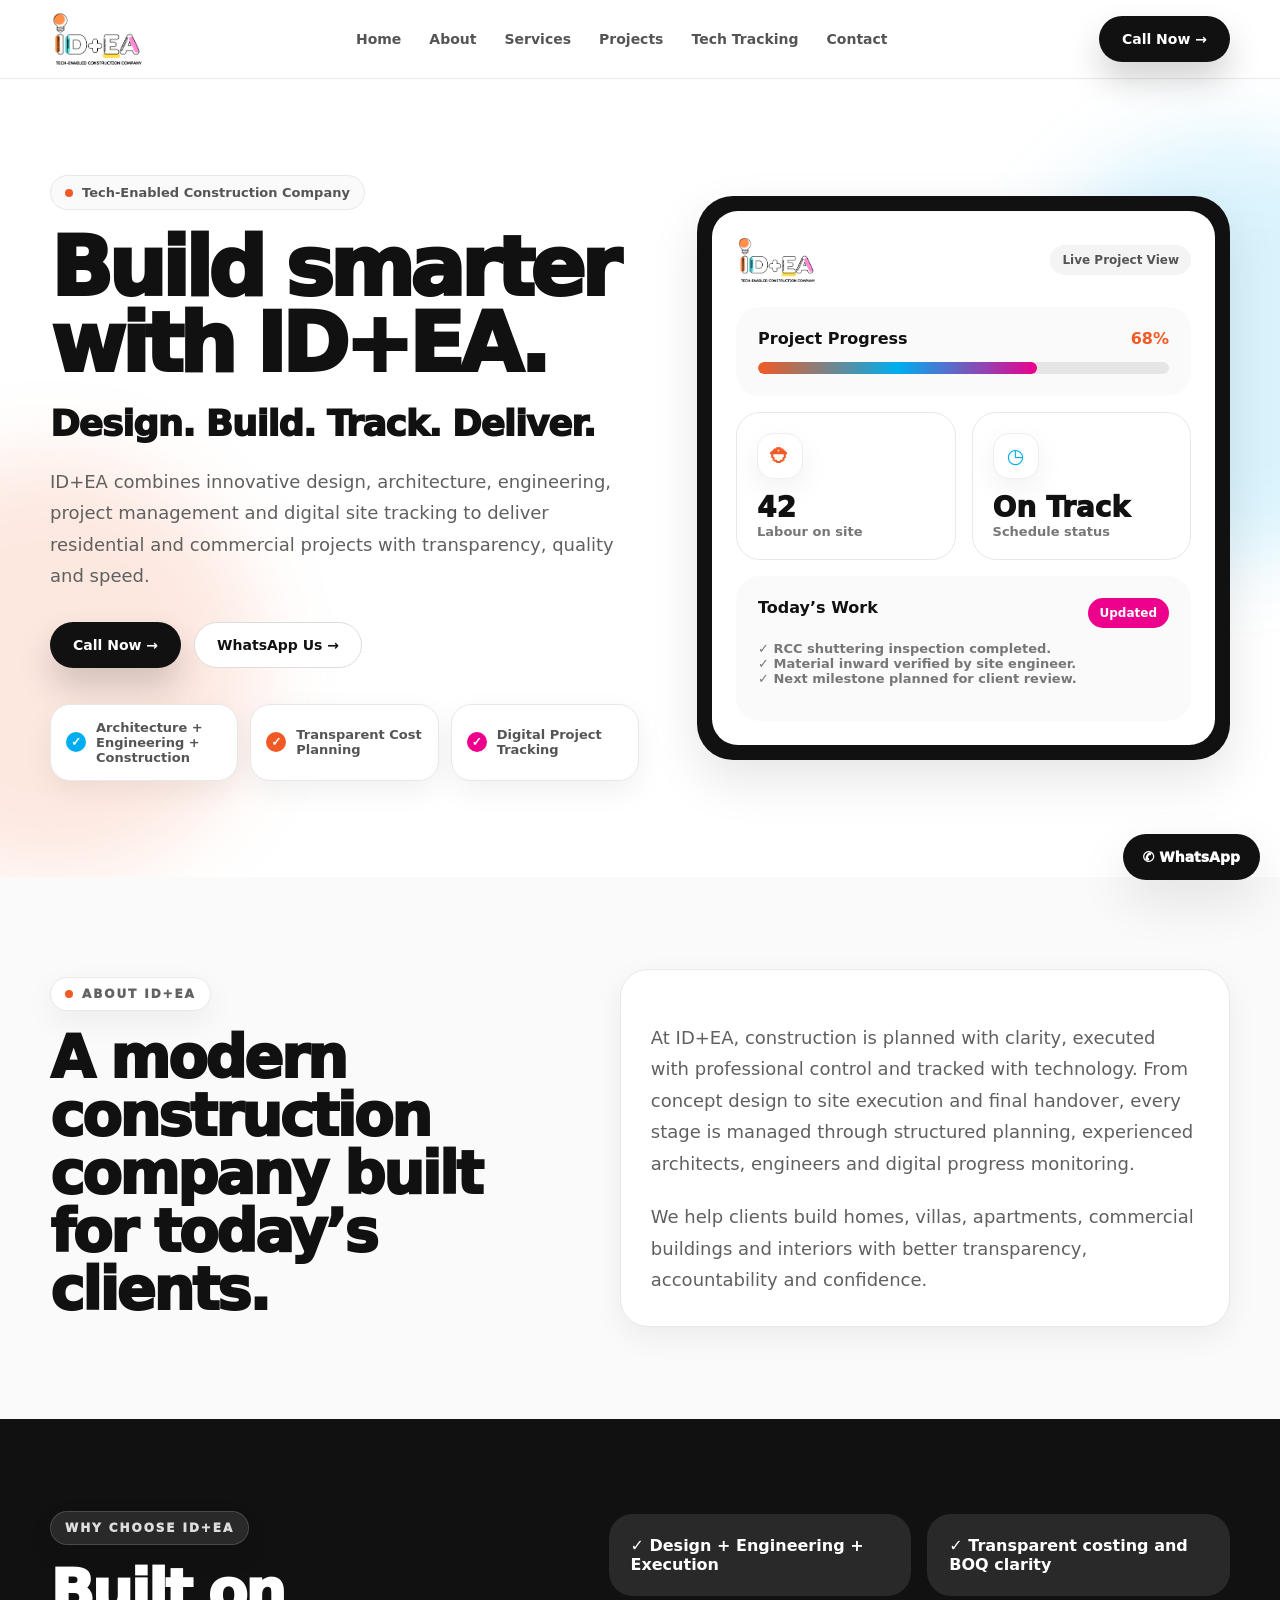
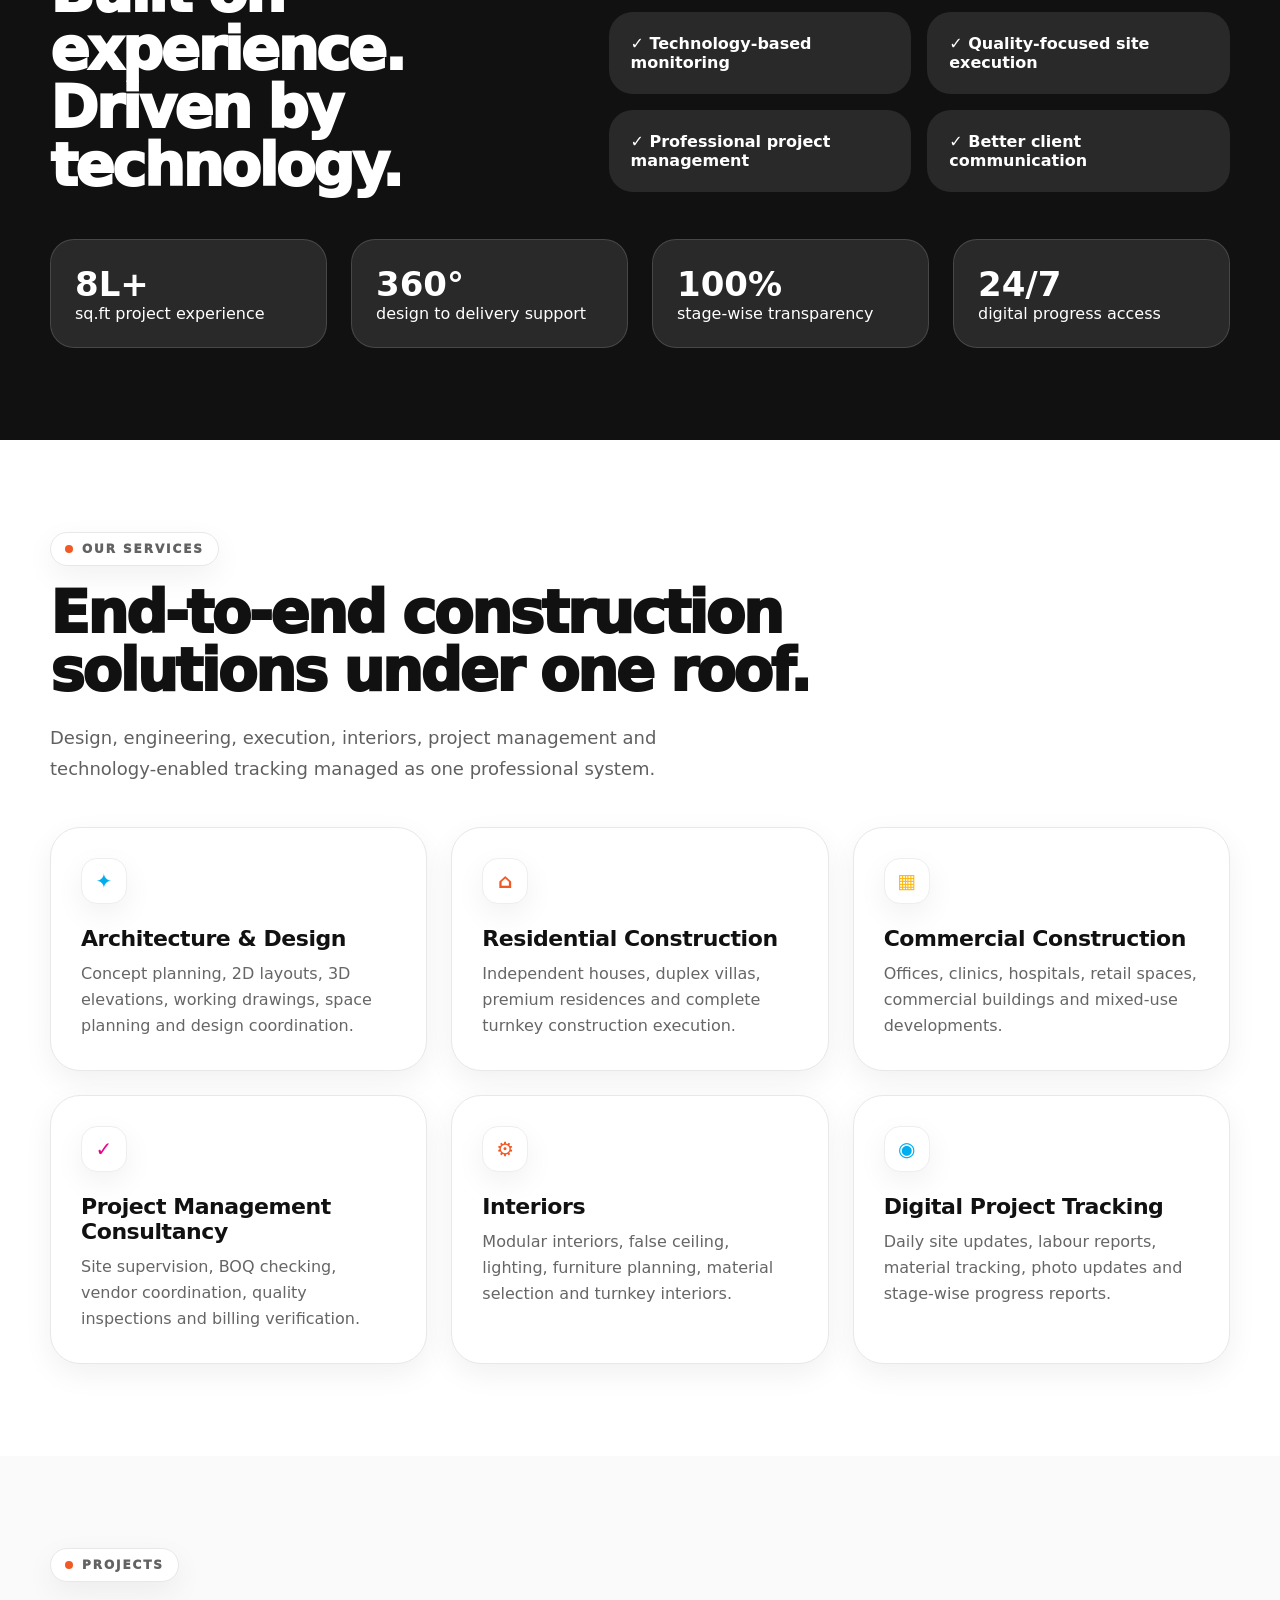
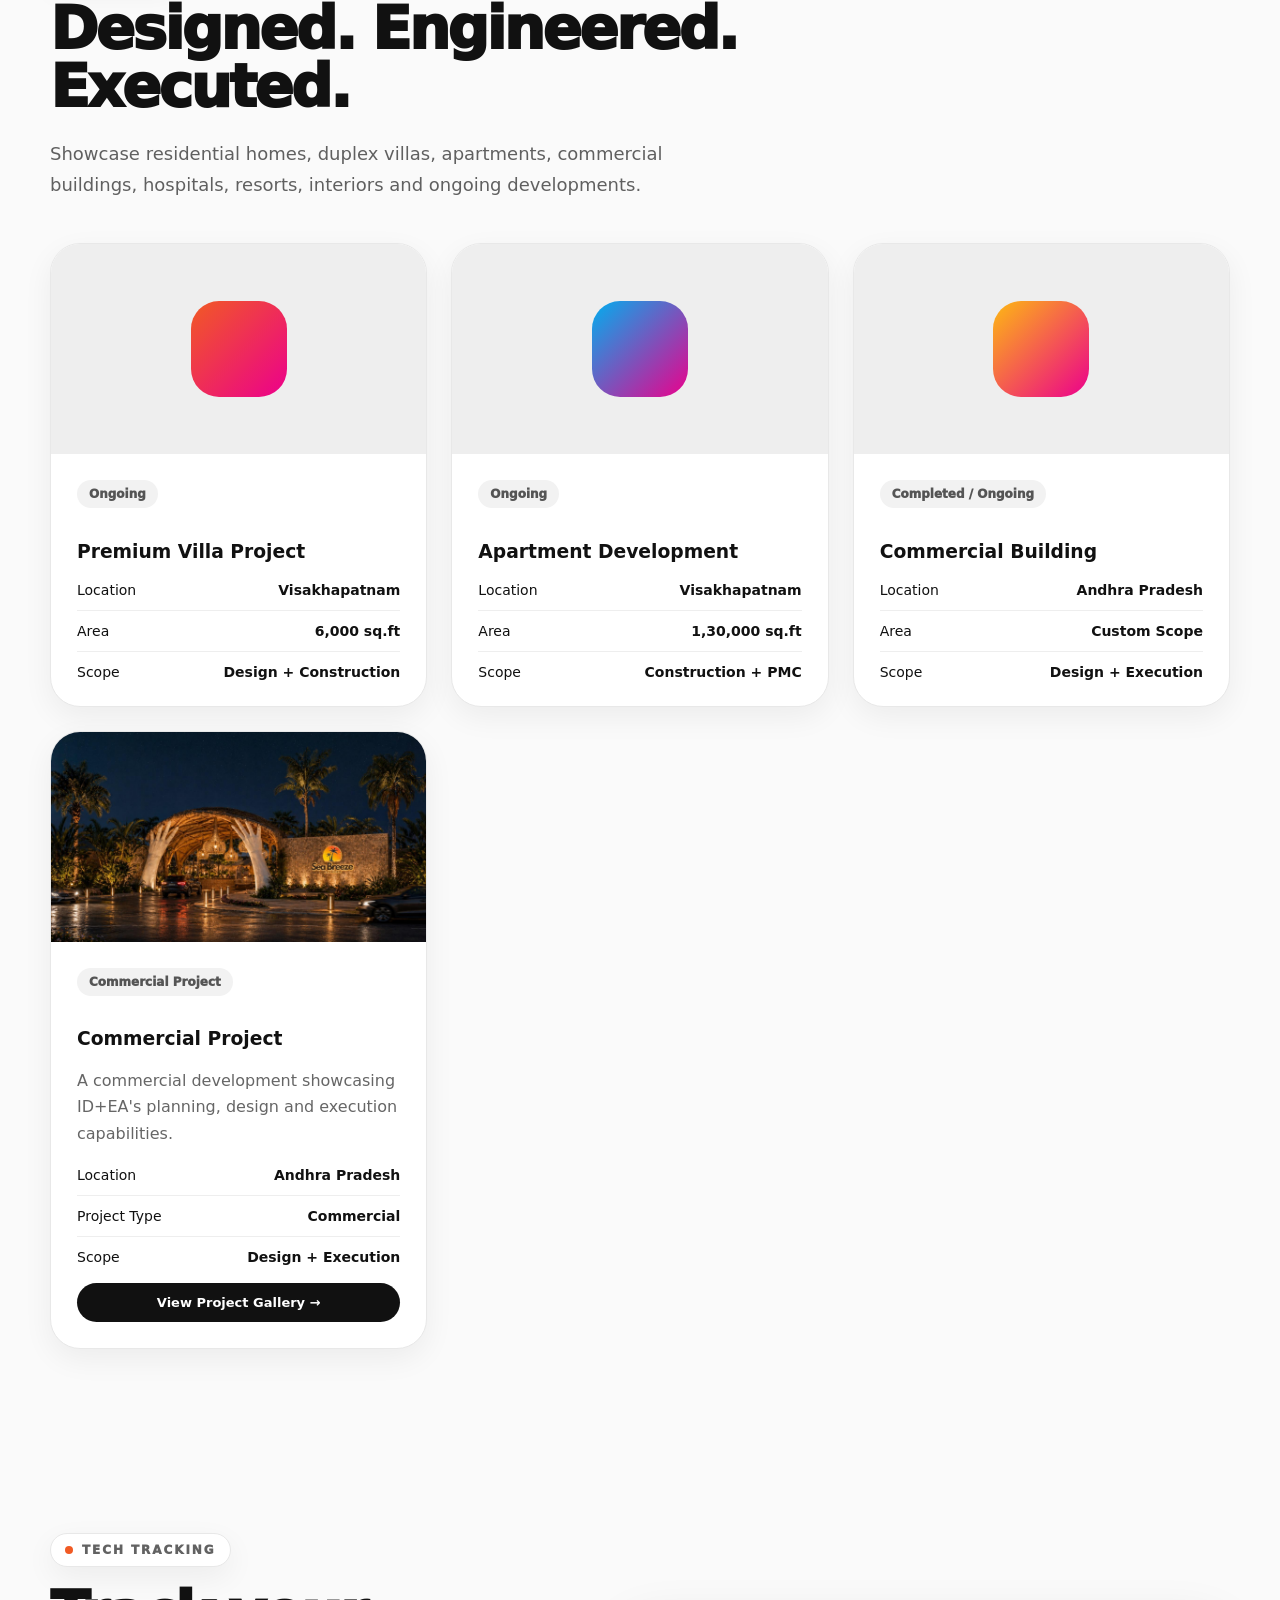
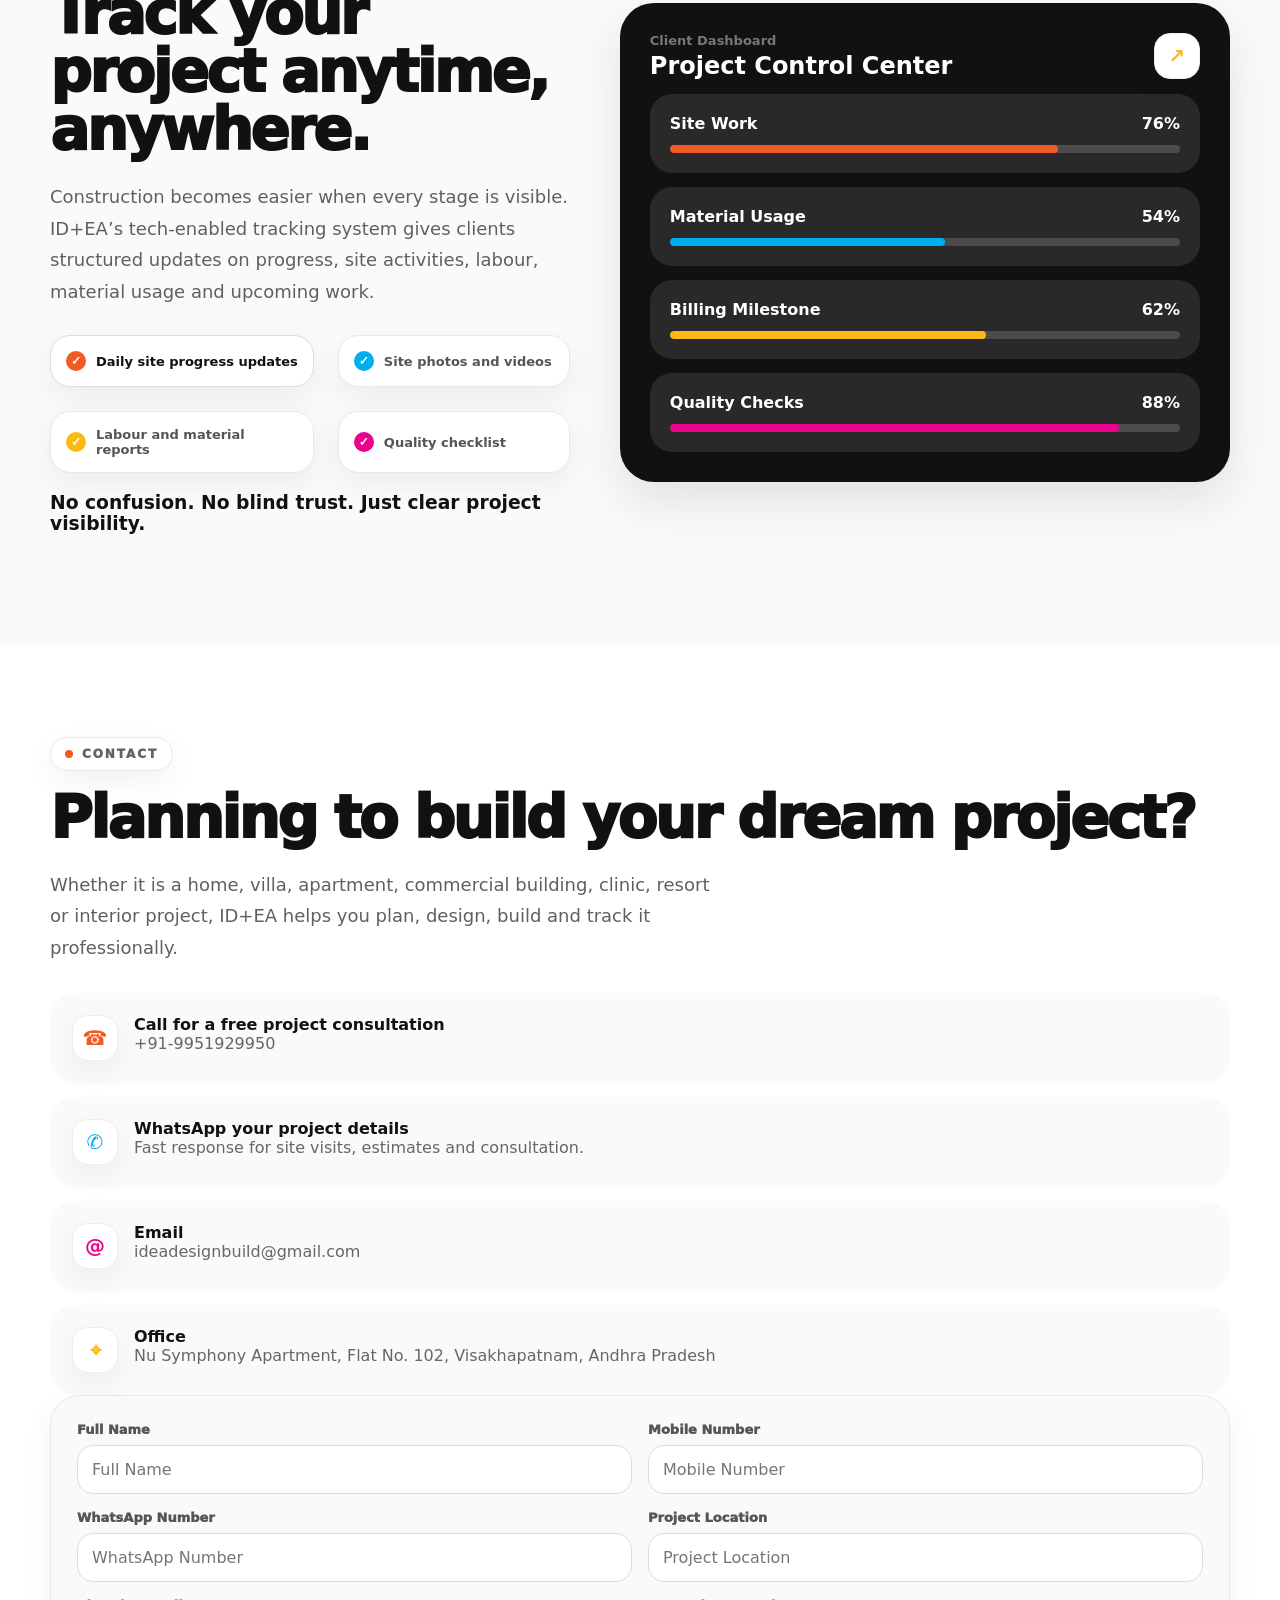
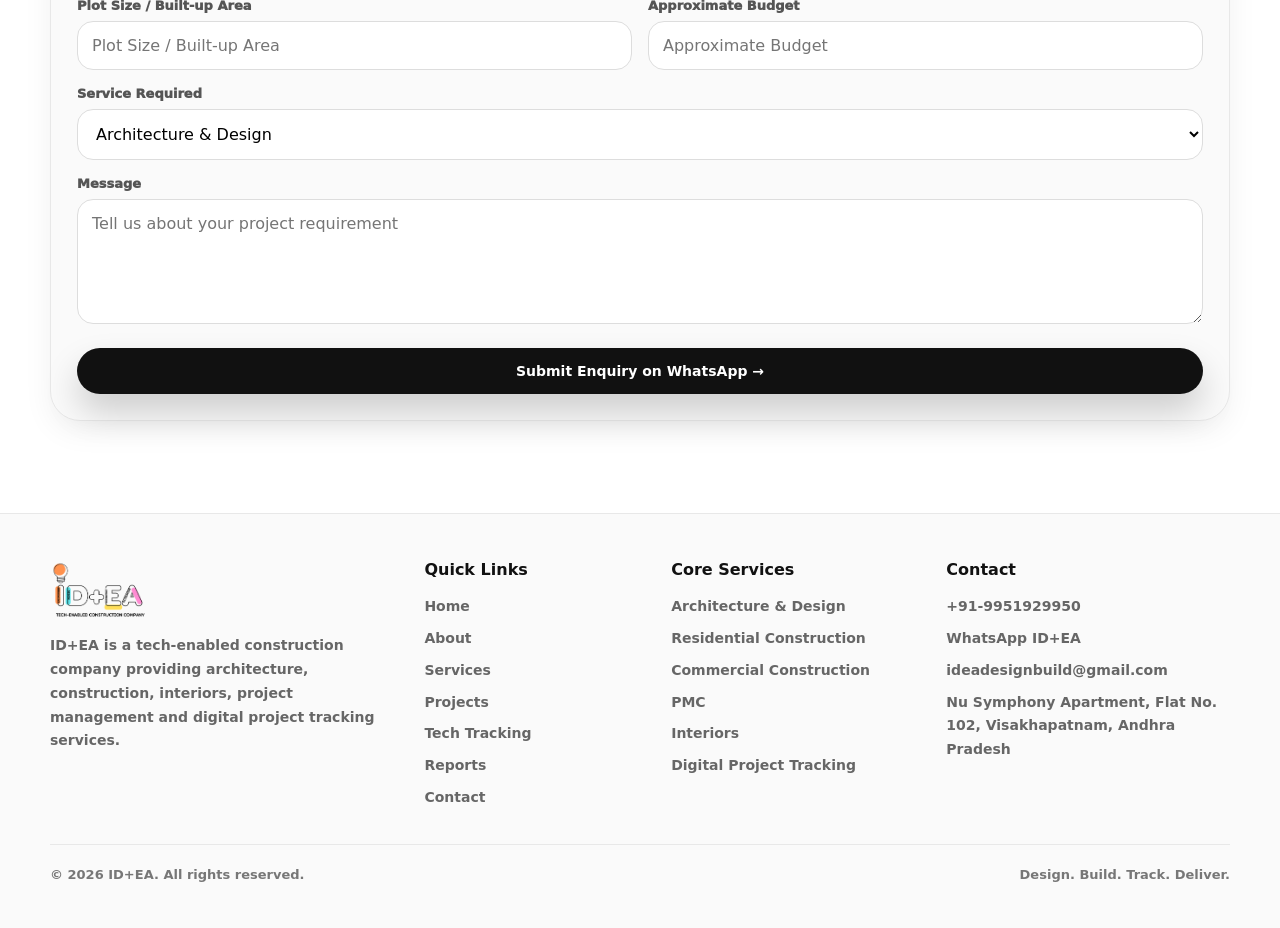
==== index.html @ f290cd13 "Add files via upload" ====
<!DOCTYPE html>

<html lang="en">
<head>
<meta charset="utf-8"/>
<meta content="width=device-width, initial-scale=1" name="viewport"/>
<title>ID+EA | Tech-Enabled Construction Company</title>
<meta content="ID+EA is a tech-enabled construction company in Visakhapatnam, Andhra Pradesh, delivering architecture, interiors, PMC, and digital project tracking. Design. Build. Track. Deliver." name="description"/>
<meta content="ID+EA | Tech-Enabled Construction Company" property="og:title">
<meta content="Design. Build. Track. Deliver. Architecture, construction, interiors, PMC and digital project tracking." property="og:description"/>
<meta content="website" property="og:type"/>
<meta content="assets/idea-logo.png" property="og:image"/>
<meta content="#111111" name="theme-color"/>
<link href="assets/idea-logo.png" rel="icon"/>
<link href="style.css" rel="stylesheet"/>
</meta></head>
<body>
<header>
<div class="container nav">
<a aria-label="ID+EA Home" href="#home"><img alt="ID+EA Tech-Enabled Construction Company" class="logo" src="assets/idea-logo.png"/></a>
<nav aria-label="Main navigation" class="navlinks">
<a href="#home">Home</a>
<a href="#about">About</a>
<a href="#services">Services</a>
<a href="#projects">Projects</a>
<a href="#tracking">Tech Tracking</a>
<a href="#contact">Contact</a>
</nav>
<a class="btn darkbtn" href="tel:+919951929950">Call Now →</a>
</div>
</header>
<!--	Main	-->
<main>
<section class="hero" id="home">
<div class="container hero-grid">
<div>
<div class="eyebrow"><span class="dot"></span>Tech-Enabled Construction Company</div>
<h1>Build smarter with ID+EA.</h1>
<div class="tagline">Design. Build. Track. Deliver.</div>
<p class="lead">ID+EA combines innovative design, architecture, engineering, project management and digital site tracking to deliver residential and commercial projects with transparency, quality and speed.</p>
<div class="actions">
<a class="btn darkbtn" href="tel:+919951929950">Call Now →</a>
<a class="btn lightbtn" href="https://wa.me/919951929950?text=Hello%20ID%2BEA%2C%20I%20would%20like%20to%20discuss%20my%20construction%20project." rel="noreferrer" target="_blank">WhatsApp Us →</a>
</div>
<div class="checks">
<div class="check"><span style="background:var(--cyan)">✓</span>Architecture + Engineering + Construction</div>
<div class="check"><span style="background:var(--orange)">✓</span>Transparent Cost Planning</div>
<div class="check"><span style="background:var(--pink)">✓</span>Digital Project Tracking</div>
</div>
</div>
<div class="dash">
<div class="dash-inner">
<div class="dash-top">
<img alt="ID+EA logo" class="dash-logo" src="assets/idea-logo.png"/>
<span class="pill">Live Project View</span>
</div>
<div class="progress-card">
<div class="between"><strong>Project Progress</strong><strong style="color:var(--orange)">68%</strong></div><div class="bar"><div class="bar-fill"></div></div>
</div>
<div class="mini-grid">
<div class="mini"><span class="iconbox" style="color:var(--orange)">⛑</span><div class="big">42</div><div class="small">Labour on site</div></div>
<div class="mini"><span class="iconbox" style="color:var(--cyan)">◷</span><div class="big">On Track</div><div class="small">Schedule status</div></div>
</div>
<div class="work-card">
<div class="between"><strong>Today’s Work</strong><span class="pill" style="background:var(--pink);color:#fff">Updated</span></div>
<p class="small">✓ RCC shuttering inspection completed.<br/>✓ Material inward verified by site engineer.<br/>✓ Next milestone planned for client review.</p>
</div>
</div>
</div>
</div>
</section>
<!-- About US -->
<section class="section" id="about">
<div class="container two">
<div><div class="label"><span class="dot"></span>About ID+EA</div>
<h2 class="section-title">A modern construction company built for today’s clients.</h2>
</div>
<div class="card">
<p class="lead">At ID+EA, construction is planned with clarity, executed with professional control and tracked with technology. From concept design to site execution and final handover, every stage is managed through structured planning, experienced architects, engineers and digital progress monitoring.</p>
<p class="lead">We help clients build homes, villas, apartments, commercial buildings and interiors with better transparency, accountability and confidence.</p>
</div>
</div>
</section>
<!-- Why Choose US -->
<section class="section dark">
<div class="container">
<div class="why-grid">
<div>
<div class="label" style="background:rgba(255,255,255,.1);border-color:rgba(255,255,255,.15);color:#ddd">Why Choose ID+EA</div>
<h2 class="section-title">Built on experience. Driven by technology.</h2>
</div>
<div class="why-list">
<div class="why-item">✓ Design + Engineering + Execution</div>
<div class="why-item">✓ Transparent costing and BOQ clarity</div>
<div class="why-item">✓ Technology-based monitoring</div>
<div class="why-item">✓ Quality-focused site execution</div>
<div class="why-item">✓ Professional project management</div>
<div class="why-item">✓ Better client communication</div>
</div>
</div>
<div class="grid stats">
<div class="stat"><strong>8L+</strong><br/><span>sq.ft project experience</span></div>
<div class="stat"><strong>360°</strong><br/><span>design to delivery support</span></div>
<div class="stat"><strong>100%</strong><br/><span>stage-wise transparency</span></div>
<div class="stat"><strong>24/7</strong><br/><span>digital progress access</span></div>
</div>
</div>
</section>
<!-- Services -->
<section class="section white" id="services">
<div class="container">
<div style="max-width:760px">
<div class="label"><span class="dot"></span>Our Services</div>
<h2 class="section-title">End-to-end construction solutions under one roof.</h2>
<p class="lead">Design, engineering, execution, interiors, project management and technology-enabled tracking managed as one professional system.</p>
</div>
<div class="grid service-grid">
<div class="service">
<span class="iconbox" style="color:var(--cyan)">✦</span>
<h3>Architecture &amp; Design</h3><p>Concept planning, 2D layouts, 3D elevations, working drawings, space planning and design coordination.</p>
</div>
<div class="service">
<span class="iconbox" style="color:var(--orange)">⌂</span>
<h3>Residential Construction</h3><p>Independent houses, duplex villas, premium residences and complete turnkey construction execution.</p>
</div>
<div class="service">
<span class="iconbox" style="color:var(--yellow)">▦</span>
<h3>Commercial Construction</h3>
<p>Offices, clinics, hospitals, retail spaces, commercial buildings and mixed-use developments.</p>
</div>
<div class="service">
<span class="iconbox" style="color:var(--pink)">✓</span>
<h3>Project Management Consultancy</h3><p>Site supervision, BOQ checking, vendor coordination, quality inspections and billing verification.</p>
</div>
<div class="service">
<span class="iconbox" style="color:var(--orange)">⚙</span>
<h3>Interiors</h3><p>Modular interiors, false ceiling, lighting, furniture planning, material selection and turnkey interiors.</p>
</div>
<div class="service">
<span class="iconbox" style="color:var(--cyan)">◉</span>
<h3>Digital Project Tracking</h3>
<p>Daily site updates, labour reports, material tracking, photo updates and stage-wise progress reports.</p>
</div>
</div>
</div>
</section>
<!-- Projects -->
<section class="section" id="projects">
<div class="container">
<div style="max-width:760px">
<div class="label"><span class="dot"></span>Projects</div>
<h2 class="section-title">Designed. Engineered. Executed.</h2>
<p class="lead">Showcase residential homes, duplex villas, apartments, commercial buildings, hospitals, resorts, interiors and ongoing developments.</p>
</div>
<div class="grid project-grid">
<div class="project">
<div class="project-img">
<div class="project-shape" style="background:linear-gradient(135deg,var(--orange),var(--pink))"></div>
</div>
<div class="project-body">
<span class="status">Ongoing</span>
<h3>Premium Villa Project</h3>
<div class="meta">
<div><span>Location</span><strong>Visakhapatnam</strong></div>
<div><span>Area</span><strong>6,000 sq.ft</strong></div>
<div><span>Scope</span><strong>Design + Construction</strong></div>
</div>
</div>
</div>
<div class="project">
<div class="project-img">
<div class="project-shape" style="background:linear-gradient(135deg,var(--cyan),var(--pink))"></div>
</div>
<div class="project-body">
<span class="status">Ongoing</span>
<h3>Apartment Development</h3>
<div class="meta">
<div><span>Location</span><strong>Visakhapatnam</strong></div>
<div><span>Area</span><strong>1,30,000 sq.ft</strong></div>
<div><span>Scope</span><strong>Construction + PMC</strong></div>
</div>
</div>
</div>
<div class="project">
<div class="project-img">
<div class="project-shape" style="background:linear-gradient(135deg,var(--yellow),var(--pink))"></div>
</div>
<div class="project-body">
<span class="status">Completed / Ongoing</span>
<h3>Commercial Building</h3>
<div class="meta">
<div><span>Location</span><strong>Andhra Pradesh</strong></div>
<div><span>Area</span><strong>Custom Scope</strong></div>
<div><span>Scope</span><strong>Design + Execution</strong></div>
</div>
</div>
</div>
<div class="project">
<div class="project-photo-wrap">
<img alt="Commercial Project - ID+EA" loading="lazy" src="assets/Commercial hotel.jpeg"/>
</div>
<div class="project-body">
<span class="status">Commercial Project</span>
<h3>Commercial Project</h3>
<p class="muted" style="margin:0;line-height:1.65">A commercial development showcasing ID+EA's planning, design and execution capabilities.</p>
<div class="meta">
<div><span>Location</span><strong>Andhra Pradesh</strong></div>
<div><span>Project Type</span><strong>Commercial</strong></div>
<div><span>Scope</span><strong>Design + Execution</strong></div>
</div>
<button class="gallery-btn" onclick="openCommercialGallery()" type="button">View Project Gallery →</button>
</div>
</div>
</div>
</div>
<!-- Commercial Project Gallery -->
<div aria-hidden="true" aria-labelledby="commercial-gallery-title" aria-modal="true" class="project-gallery-modal" id="commercial-gallery" role="dialog">
<div class="gallery-modal-inner">
<div class="gallery-modal-head">
<div>
<h3 id="commercial-gallery-title">Commercial Project</h3>
<p class="gallery-note">Project gallery — 9 site/project images</p>
</div>
<button aria-label="Close gallery" class="gallery-close" onclick="closeCommercialGallery()" type="button">×</button>
</div>
<div class="gallery-grid">
<img alt="Commercial Project image 1" loading="lazy" src="assets/Commercial hotel.jpeg"/>
<img alt="Commercial Project image 2" loading="lazy" src="assets/Commercial hotel1.jpeg"/>
<img alt="Commercial Project image 3" loading="lazy" src="assets/Commercial hotel2.jpeg"/>
<img alt="Commercial Project image 4" loading="lazy" src="assets/Commercial hotel3.jpeg"/>
<img alt="Commercial Project image 5" loading="lazy" src="assets/Commercial hotel4.jpeg"/>
<img alt="Commercial Project image 6" loading="lazy" src="assets/Commercial hotel5.jpeg"/>
<img alt="Commercial Project image 7" loading="lazy" src="assets/Commercial hotel6.jpeg"/>
<img alt="Commercial Project image 8" loading="lazy" src="assets/Commercial hotel7.jpeg"/>
<img alt="Commercial Project image 9" loading="lazy" src="assets/Commercial hotel8.jpeg"/>
</div>
</div>
</div>
</section>
<!-- Tracking -->
<section class="section" id="tracking">
<div class="container two">
<div>
<div class="label"><span class="dot"></span>Tech Tracking</div>
<h2 class="section-title">Track your project anytime, anywhere.</h2>
<p class="lead">Construction becomes easier when every stage is visible. ID+EA’s tech-enabled tracking system gives clients structured updates on progress, site activities, labour, material usage and upcoming work.</p>
<div class="grid feature-grid">
<a ;="" class="check btn lightbtn" href="reports.html"><span style="background:var(--orange)">✓</span>Daily site progress updates</a>
<div class="check"><span style="background:var(--cyan)">✓</span>Site photos and videos</div>
<div class="check"><span style="background:var(--yellow)">✓</span>Labour and material reports</div>
<div class="check"><span style="background:var(--pink)">✓</span>Quality checklist</div>
</div>
<h3>No confusion. No blind trust. Just clear project visibility.</h3>
</div>
<div class="dashboard">
<div class="between">
<div>
<div class="small">Client Dashboard</div>
<h2 style="margin:4px 0 0">Project Control Center</h2>
</div>
<a aria-label="Open client dashboard project access" class="iconbox client-access-link" href="client-access.html" title="Open client dashboard">↗️</a>
</div>
<div class="dash-row">
<div class="between"><strong>Site Work</strong><strong>76%</strong></div>
<div class="thinbar">
<div style="width:76%;background:var(--orange)"></div>
</div>
</div>
<div class="dash-row">
<div class="between"><strong>Material Usage</strong><strong>54%</strong></div>
<div class="thinbar">
<div style="width:54%;background:var(--cyan)"></div>
</div>
</div>
<div class="dash-row">
<div class="between"><strong>Billing Milestone</strong><strong>62%</strong></div>
<div class="thinbar">
<div style="width:62%;background:var(--yellow)"></div>
</div>
</div>
<div class="dash-row">
<div class="between"><strong>Quality Checks</strong><strong>88%</strong></div>
<div class="thinbar">
<div style="width:88%;background:var(--pink)"></div>
</div>
</div>
</div>
</div>
</section>
<!-- Contact page -->
<section class="section white" id="contact">
<div class="container contact-grid">
<div>
<div class="label"><span class="dot"></span>Contact</div>
<h2 class="section-title">Planning to build your dream project?</h2>
<p class="lead">Whether it is a home, villa, apartment, commercial building, clinic, resort or interior project, ID+EA helps you plan, design, build and track it professionally.</p>
<div class="contact-cards">
<a class="contact-card" href="tel:+919951929950"><span class="iconbox" style="color:var(--orange)">☎</span>
<div><strong>Call for a free project consultation</strong><br/><span class="muted">+91-9951929950</span></div>
</a>
<a class="contact-card" href="https://wa.me/919951929950?text=Hello%20ID%2BEA%2C%20I%20would%20like%20to%20discuss%20my%20construction%20project." rel="noreferrer" target="_blank">
<span class="iconbox" style="color:var(--cyan)">✆</span>
<div>
<strong>WhatsApp your project details</strong><br/>
<span class="muted">Fast response for site visits, estimates and consultation.</span>
</div>
</a>
<a class="contact-card" href="mailto:ideadesignbuild@gmail.com"><span class="iconbox" style="color:var(--pink)">@</span>
<div><strong>Email</strong><br/><span class="muted">ideadesignbuild@gmail.com</span></div>
</a>
<div class="contact-card"><span class="iconbox" style="color:var(--yellow)">⌖</span>
<div><strong>Office</strong><br/><span class="muted">Nu Symphony Apartment, Flat No. 102, Visakhapatnam, Andhra Pradesh</span></div>
</div>
</div>
</div>
<form class="form">
<div class="form-grid">
<label><span>Full Name</span><input placeholder="Full Name"/></label>
<label><span>Mobile Number</span><input placeholder="Mobile Number"/></label>
<label><span>WhatsApp Number</span><input placeholder="WhatsApp Number"/></label>
<label><span>Project Location</span><input placeholder="Project Location"/></label>
<label><span>Plot Size / Built-up Area</span><input placeholder="Plot Size / Built-up Area"/></label>
<label><span>Approximate Budget</span><input placeholder="Approximate Budget"/></label>
<label class="full">
<span>Service Required</span>
<select>
<option>Architecture &amp; Design</option>
<option>Residential Construction</option>
<option>Commercial Construction</option>
<option>PMC</option>
<option>Interiors</option>
<option>Tech Tracking</option>
</select>
</label>
<label class="full"><span>Message</span><textarea placeholder="Tell us about your project requirement" rows="5"></textarea></label>
</div>
<a class="btn darkbtn" href="https://wa.me/919951929950?text=Hello%20ID%2BEA%2C%20I%20would%20like%20to%20discuss%20my%20construction%20project." rel="noreferrer" style="margin-top:20px;width:100%" target="_blank">Submit Enquiry on WhatsApp →</a>
</form>
</div>
</section>
</main>
<!-- Flooter  -->
<footer>
<div class="container footer-grid">
<div><img alt="ID+EA logo" class="footer-logo" src="assets/idea-logo.png">
<p>ID+EA is a tech-enabled construction company providing architecture, construction, interiors, project management and digital project tracking services.</p>
</img></div>
<div><h4>Quick Links</h4>
<div class="footer-links">
<a href="#home">Home</a>
<a href="#about">About</a>
<a href="#services">Services</a>
<a href="#projects">Projects</a>
<a href="#tracking">Tech Tracking</a>
<a href="reports.html">Reports</a>
<a href="#contact">Contact</a>
</div>
</div>
<div><h4>Core Services</h4>
<div class="footer-links">
<span>Architecture &amp; Design</span>
<span>Residential Construction</span>
<span>Commercial Construction</span>
<span>PMC</span><span>Interiors</span>
<span>Digital Project Tracking</span>
</div>
</div>
<div><h4>Contact</h4>
<div class="footer-links">
<a href="tel:+919951929950">+91-9951929950</a>
<a href="https://wa.me/919951929950?text=Hello%20ID%2BEA%2C%20I%20would%20like%20to%20discuss%20my%20construction%20project." rel="noreferrer" target="_blank">WhatsApp ID+EA</a>
<a href="mailto:ideadesignbuild@gmail.com">ideadesignbuild@gmail.com</a>
<span>Nu Symphony Apartment, Flat No. 102, Visakhapatnam, Andhra Pradesh</span>
</div>
</div>
</div>
<div class="container copyright"><span>©️ 2026 ID+EA. All rights reserved.</span><span>Design. Build. Track. Deliver.</span></div>
</footer>
<!-- Flooter WhatsApp  -->
<a aria-label="Chat with ID+EA on WhatsApp" class="floating" href="https://wa.me/919951929950?text=Hello%20ID%2BEA%2C%20I%20would%20like%20to%20discuss%20my%20construction%20project." rel="noreferrer" target="_blank">✆ WhatsApp</a>

<script src="script.js"></script></body>
</html>
---- style.css ----
:root{
      --black:#111111;--muted:#666;--line:#e8e8e8;--bg:#fafafa;--white:#fff;
      --orange:#F15A24;--cyan:#00AEEF;--yellow:#FDB913;--pink:#EC008C;
      --shadow:0 20px 50px rgba(0,0,0,.10);--soft:0 10px 30px rgba(0,0,0,.06);
      --radius:28px;
    }
    *{box-sizing:border-box}
	html{scroll-behavior:smooth}
	body{margin:0;font-family:Inter,ui-sans-serif,system-ui,-apple-system,BlinkMacSystemFont,"Segoe UI",Arial,sans-serif;color:var(--black);background:var(--bg)}
    a{color:inherit;text-decoration:none}
	img{max-width:100%;display:block}
	
	.container{
		width:min(1180px,calc(100% - 32px));
		margin:0 auto}
	.grid{
		display:grid;
		gap:24px}
	.section{padding:92px 0}
	.white{background:#fff}
	.dark{
		background:#111;
		color:#fff}
	.muted{color:var(--muted)}
 
/*	header */ 
	header{position:sticky;top:0;z-index:50;border-bottom:1px solid rgba(232,232,232,.9);background:rgba(255,255,255,.9);backdrop-filter:blur(16px)}
    .nav{
		display:flex;
		align-items:center;
		justify-content:space-between;
		min-height:78px;
		gap:20px}
	.logo{
		height:58px;
		width:auto;
		object-fit:contain}
	.navlinks{
		display:flex;
		gap:28px;
		align-items:center}
	.navlinks a{
		font-size:14px;
		font-weight:700;
		color:#555}
	.navlinks a:hover{color:#000}
    .btn{
		display:inline-flex;
		align-items:center;
		justify-content:center;
		gap:9px;
		border-radius:999px;
		padding:14px 22px;
		font-size:14px;
		font-weight:900;
		transition:.2s ease;
		border:1px solid transparent;
		white-space:nowrap}
	.btn:hover{transform:translateY(-2px)}
	.btn.darkbtn{
		background:#111;
		color:#fff;
		box-shadow:0 18px 34px rgba(0,0,0,.18)}




	.btn.lightbtn{background:#fff;color:#111;border-color:#ddd}
	.btn.orange{background:var(--orange);color:#fff}
    .mobile-menu{display:none;font-weight:900;border:1px solid #ddd;background:#fff;border-radius:999px;padding:10px 14px}
	.hero{position:relative;overflow:hidden;background:#fff}
	.hero:before{content:"";position:absolute;right:-160px;top:60px;width:420px;height:420px;border-radius:999px;background:rgba(0,174,239,.15);filter:blur(40px)}
	.hero:after{content:"";position:absolute;left:-160px;bottom:0;width:420px;height:420px;border-radius:999px;background:rgba(241,90,36,.14);filter:blur(40px)}
	.hero-grid{position:relative;z-index:1;display:grid;grid-template-columns:1.05fr .95fr;gap:58px;align-items:center;padding:96px 0}
	.eyebrow{display:inline-flex;align-items:center;gap:9px;border:1px solid var(--line);background:#fafafa;border-radius:999px;padding:9px 14px;font-size:13px;font-weight:900;color:#555}
	.dot{width:8px;height:8px;border-radius:50%;background:var(--orange)}
	h1{font-size:clamp(44px,7vw,82px);line-height:.93;letter-spacing:-.06em;margin:20px 0 0;font-weight:1000}
	.tagline{font-size:clamp(24px,3vw,36px);font-weight:1000;letter-spacing:-.035em;margin:20px 0 0}
	.lead{font-size:18px;line-height:1.75;color:#606060;max-width:680px;margin:22px 0 0}
	.actions{display:flex;gap:13px;flex-wrap:wrap;margin-top:30px}
	.checks{display:grid;grid-template-columns:repeat(3,1fr);gap:12px;margin-top:36px}
	.check{border:1px solid var(--line);background:#fff;border-radius:20px;padding:15px;font-size:13px;font-weight:900;color:#555;display:flex;gap:10px;align-items:center;box-shadow:var(--soft)}
	.check span{display:inline-flex;width:20px;height:20px;border-radius:999px;align-items:center;justify-content:center;color:#fff;font-size:12px;font-weight:1000;flex:0 0 auto}
	.dash{background:#111;border-radius:36px;padding:15px;box-shadow:var(--shadow)}
	.dash-inner{background:#fff;border-radius:26px;padding:24px}
	.dash-top{display:flex;justify-content:space-between;align-items:center;gap:18px;margin-bottom:22px}
	.dash-logo{height:50px;width:auto}.pill{font-size:12px;font-weight:900;border-radius:999px;background:#f4f4f4;color:#555;padding:8px 12px}
	.progress-card,.work-card{background:#fafafa;border-radius:24px;padding:22px}
	.between{display:flex;justify-content:space-between;gap:12px}
	.bar{height:12px;background:#e5e5e5;border-radius:999px;overflow:hidden;margin-top:14px}
	.bar-fill{height:100%;width:68%;background:linear-gradient(90deg,var(--orange),var(--cyan),var(--pink));border-radius:999px}
	.mini-grid{display:grid;grid-template-columns:1fr 1fr;gap:16px;margin:16px 0}
	.mini{border:1px solid var(--line);border-radius:24px;padding:20px}
	.big{font-size:28px;font-weight:1000;margin-top:12px}
	.small{font-size:13px;color:#777;font-weight:700}
	.iconbox{display:inline-flex;width:46px;height:46px;border-radius:16px;align-items:center;justify-content:center;background:#fff;border:1px solid #eee;box-shadow:var(--soft);font-size:20px;font-weight:900}
	.label{display:inline-flex;align-items:center;gap:9px;border:1px solid var(--line);background:#fff;border-radius:999px;padding:9px 14px;font-size:12px;font-weight:1000;text-transform:uppercase;letter-spacing:.16em;color:#626262;box-shadow:var(--soft)}
	.section-title{font-size:clamp(36px,5vw,58px);line-height:1;letter-spacing:-.045em;font-weight:1000;margin:18px 0 0}
	.two{display:grid;grid-template-columns:.92fr 1.08fr;gap:50px;align-items:center}
	.card{background:#fff;border:1px solid var(--line);border-radius:var(--radius);padding:30px;box-shadow:var(--soft)}
	.service-grid{grid-template-columns:repeat(3,1fr);margin-top:42px}
	.service{background:#fff;border:1px solid var(--line);border-radius:30px;padding:30px;box-shadow:var(--soft);transition:.2s}
	.service:hover{transform:translateY(-4px);box-shadow:var(--shadow)}
	.service h3{font-size:22px;letter-spacing:-.02em;margin:22px 0 10px}
	.service p{line-height:1.65;color:#666;margin:0}
	.feature-grid{grid-template-columns:repeat(2,1fr);margin-top:28px}
	.dashboard{background:#111;color:#fff;border-radius:34px;padding:30px;box-shadow:var(--shadow)}
	.dash-row{background:rgba(255,255,255,.1);border-radius:22px;padding:20px;margin-top:14px}
	.thinbar{height:8px;background:rgba(255,255,255,.16);border-radius:999px;overflow:hidden;margin-top:12px}
	.thinbar div{height:100%;border-radius:999px}
	.process-grid{grid-template-columns:repeat(4,1fr);margin-top:40px}
	.step{background:#fafafa;border:1px solid var(--line);border-radius:28px;padding:26px}
	.num{display:flex;width:48px;height:48px;border-radius:999px;align-items:center;justify-content:center;color:#fff;font-size:14px;font-weight:1000;margin-bottom:22px}
	.project-grid{grid-template-columns:repeat(3,1fr);margin-top:42px}
	.project{background:#fff;border:1px solid var(--line);border-radius:30px;overflow:hidden;box-shadow:var(--soft)}
	.project-img{height:210px;background:#eee;display:flex;align-items:center;justify-content:center}
	.project-shape{width:96px;height:96px;border-radius:28px}
	.project-body{padding:26px}
	.status{display:inline-flex;background:#f2f2f2;color:#555;border-radius:999px;padding:7px 12px;font-size:12px;font-weight:1000;margin-bottom:14px}
	.meta{display:grid;gap:12px;margin-top:20px;font-size:14px}
	.meta div{display:flex;justify-content:space-between;gap:12px;border-bottom:1px solid #eee;padding-bottom:12px}
	.meta div:last-child{border-bottom:0;padding-bottom:0}
	.meta strong{text-align:right}
	.why-grid{display:grid;grid-template-columns:.9fr 1.1fr;gap:50px;align-items:center}
	.why-list{display:grid;grid-template-columns:repeat(2,1fr);gap:16px}
	.why-item{background:rgba(255,255,255,.1);border-radius:24px;padding:22px;font-weight:900}
	.stats{grid-template-columns:repeat(4,1fr);margin-top:44px}
	.stat{border:1px solid rgba(255,255,255,.14);background:rgba(255,255,255,.1);border-radius:24px;padding:24px}
	.stat strong{font-size:34px}
	.contact-grid{grid-template-columns:.92fr 1.08fr;gap:50px}
	.contact-cards{display:grid;gap:14px;margin-top:30px}
	.contact-card{display:flex;gap:16px;align-items:flex-start;background:#fafafa;border-radius:26px;padding:22px;transition:.2s}
	.contact-card:hover{background:#f2f2f2}
	.form{background:#fafafa;border:1px solid var(--line);border-radius:30px;padding:26px;box-shadow:var(--soft)}
	.form-grid{display:grid;grid-template-columns:1fr 1fr;gap:16px}label span{display:block;font-size:13px;font-weight:1000;color:#555;margin-bottom:8px}
	input,select,textarea{width:100%;border:1px solid #ddd;background:#fff;border-radius:16px;padding:14px;font:inherit;outline:none}
	input:focus,select:focus,textarea:focus{border-color:#111}
	.full{grid-column:1/-1}footer{border-top:1px solid var(--line);background:#fafafa;padding:46px 0}
	.footer-grid{display:grid;grid-template-columns:1.2fr .75fr .85fr 1fr;gap:34px}
	.footer-logo{height:60px;width:auto}
	.footer-grid h4{margin:0 0 16px}
	.footer-grid p,.footer-grid a,.footer-grid span{color:#666;font-size:14px;line-height:1.7;font-weight:650}
	.footer-links{display:grid;gap:8px}
	.copyright{border-top:1px solid var(--line);margin-top:34px;padding-top:22px;display:flex;justify-content:space-between;gap:16px;color:#777;font-size:13px;font-weight:750}
	.floating{position:fixed;right:20px;bottom:20px;z-index:60;background:#111;color:#fff;border-radius:999px;padding:15px 20px;box-shadow:var(--shadow);font-size:14px;font-weight:1000;display:flex;gap:9px;align-items:center}
	.floating:hover{transform:translateY(-2px)}
    
  


  /* Commercial Project Gallery */
    .project-photo-wrap{position:relative;height:210px;background:#eee;overflow:hidden}
    .project-photo-wrap img{width:100%;height:100%;object-fit:cover;transition:transform .35s ease}
    .project:hover .project-photo-wrap img{transform:scale(1.04)}
    .gallery-btn{margin-top:18px;width:100%;border:0;cursor:pointer;background:#111;color:#fff;border-radius:999px;padding:12px 18px;font:inherit;font-size:13px;font-weight:900;transition:.2s ease}
    .gallery-btn:hover{transform:translateY(-2px);background:#222}
    .project-gallery-modal{display:none;position:fixed;inset:0;z-index:200;background:rgba(0,0,0,.86);padding:30px 20px;overflow:auto}
    .project-gallery-modal.active{display:block}
    .gallery-modal-inner{width:min(1100px,100%);margin:0 auto;position:relative}
    .gallery-modal-head{display:flex;align-items:center;justify-content:space-between;gap:20px;color:#fff;margin-bottom:18px}
    .gallery-modal-head h3{margin:0;font-size:clamp(22px,4vw,34px)}
    .gallery-close{width:42px;height:42px;border:1px solid rgba(255,255,255,.35);background:rgba(255,255,255,.1);color:#fff;border-radius:50%;font-size:24px;cursor:pointer;display:flex;align-items:center;justify-content:center}
    .gallery-close:hover{background:rgba(255,255,255,.2)}
    .gallery-grid{display:grid;grid-template-columns:repeat(3,1fr);gap:14px}
    .gallery-grid img{width:100%;height:240px;object-fit:cover;border-radius:18px;cursor:pointer;border:1px solid rgba(255,255,255,.12);transition:transform .2s ease}
    .gallery-grid img:hover{transform:scale(1.02)}
    .gallery-note{color:rgba(255,255,255,.75);font-size:13px;margin:0 0 20px}
    @media (max-width: 700px){.gallery-grid{grid-template-columns:1fr 1fr}.gallery-grid img{height:180px}.project-photo-wrap{height:190px}}
    @media (max-width: 980px){.navlinks{display:none}.mobile-menu{display:block}.hero-grid,.two,.why-grid,.contact-grid{grid-template-columns:1fr}.checks,.service-grid,.project-grid,.stats{grid-template-columns:1fr 1fr}.process-grid{grid-template-columns:1fr 1fr}.footer-grid{grid-template-columns:1fr 1fr}.hero-grid{padding:72px 0}.section{padding:72px 0}}
    @media (max-width: 620px){.container{width:min(100% - 24px,1180px)}.logo{height:48px}.dash-logo{height:38px}.checks,.service-grid,.project-grid,.feature-grid,.process-grid,.stats,.why-list,.footer-grid,.form-grid{grid-template-columns:1fr}.mini-grid{grid-template-columns:1fr}.copyright{flex-direction:column}.floating{right:12px;bottom:12px;padding:13px 16px}.section{padding:60px 0}.hero-grid{padding:58px 0}.dash-inner{padding:16px}.dash-top{align-items:flex-start;flex-direction:column}}
  
  
  

/* Client access page */

.access-main{min-height:calc(100dvh - 78px);padding:64px 16px;display:grid;place-items:start center;background:radial-gradient(circle at 90% 5%,rgba(0,174,239,.10),transparent 32%),radial-gradient(circle at 0% 90%,rgba(241,90,36,.10),transparent 35%),#fafafa}.access-layout{width:min(920px,100%);display:grid;grid-template-columns:.93fr 1.07fr;gap:0;background:#fff;border:1px solid var(--line);border-radius:28px;box-shadow:var(--shadow);overflow:hidden}.access-intro{background:#111;color:#fff;padding:44px 38px;display:flex;flex-direction:column;justify-content:space-between;gap:30px}.access-kicker{font-size:12px;font-weight:900;letter-spacing:.15em;color:#fda575;text-transform:uppercase}.access-intro h1{font-size:clamp(30px,3.5vw,43px);line-height:1.08;letter-spacing:-.045em;margin:15px 0}.access-intro p{line-height:1.7;color:#ddd;font-size:14px}.access-stripes{display:flex;gap:8px}.access-stripes span{width:52px;height:7px;border-radius:99px}.access-form{padding:43px 40px}.access-form h2{font-size:26px;letter-spacing:-.03em;margin:0 0 8px}.access-form p{color:#666;line-height:1.6;font-size:14px;margin:0 0 25px}.field{display:block;margin-top:20px}.field span{display:block;font-size:13px;font-weight:800;color:#444;margin-bottom:9px}.field select,.field input{font-size:15px;width:100%;border:1px solid #dcdcdc;padding:14px 15px;border-radius:14px;background:white}.access-form .submit{width:100%;border:0;background:#111;color:#fff;border-radius:999px;padding:15px;font-weight:850;margin-top:24px;font-size:14px;cursor:pointer}.access-form .submit:disabled{opacity:.6;cursor:wait}.error{display:none;margin-top:16px;padding:12px 14px;background:#fff0ef;color:#9b2820;border:1px solid #ffc4be;border-radius:12px;font-size:13px}.error.visible{display:block}.hint{font-size:12px;color:#777;margin-top:15px;line-height:1.6}.demo-info{background:#fff8ef;border:1px solid #fce2c7;border-radius:14px;padding:12px;font-size:12px;color:#815024;margin-top:17px;line-height:1.6}.mobile-toggle{display:none}.mini-links{display:none}#accessCode{font-family:inherit;letter-spacing:.04em}@media(max-width:800px){.access-layout{grid-template-columns:1fr}.access-intro{padding:26px}.access-intro h1{font-size:31px;margin:9px 0}.access-intro p{margin-bottom:0}.access-form{padding:27px 24px}.access-main{padding:22px 12px 55px}}@media(max-width:980px){.site-nav{display:none}.mobile-toggle{display:inline-flex}.call-link{display:none}.mini-links:not([hidden]){display:flex;flex-direction:column;gap:0;padding:8px 18px 15px;border-top:1px solid #eee;background:white}.mini-links a{padding:10px 8px;font-size:14px;font-weight:700}}@media(min-width:981px){.mini-links{display:none!important}}


/* Shared responsive header on client pages */
.site-nav{display:flex}
.mini-links[hidden],.website-mobile-links[hidden]{display:none!important}
.mini-links,.website-mobile-links{border-top:1px solid var(--line);background:#fff;padding:8px 18px 15px}
.mini-links a,.website-mobile-links a{display:block;padding:10px 8px;font-size:14px;font-weight:700}
.client-access-link{color:var(--yellow);text-decoration:none;cursor:pointer;transition:transform .2s,background .2s}
.client-access-link:hover,.client-access-link:focus-visible{transform:translateY(-2px);background:rgba(255,255,255,.18);outline:2px solid var(--yellow);outline-offset:3px}
@media(max-width:980px){.site-nav{display:none}.mobile-toggle{display:inline-flex}.call-link{display:none}}
@media(min-width:981px){.mini-links,.website-mobile-links{display:none!important}}
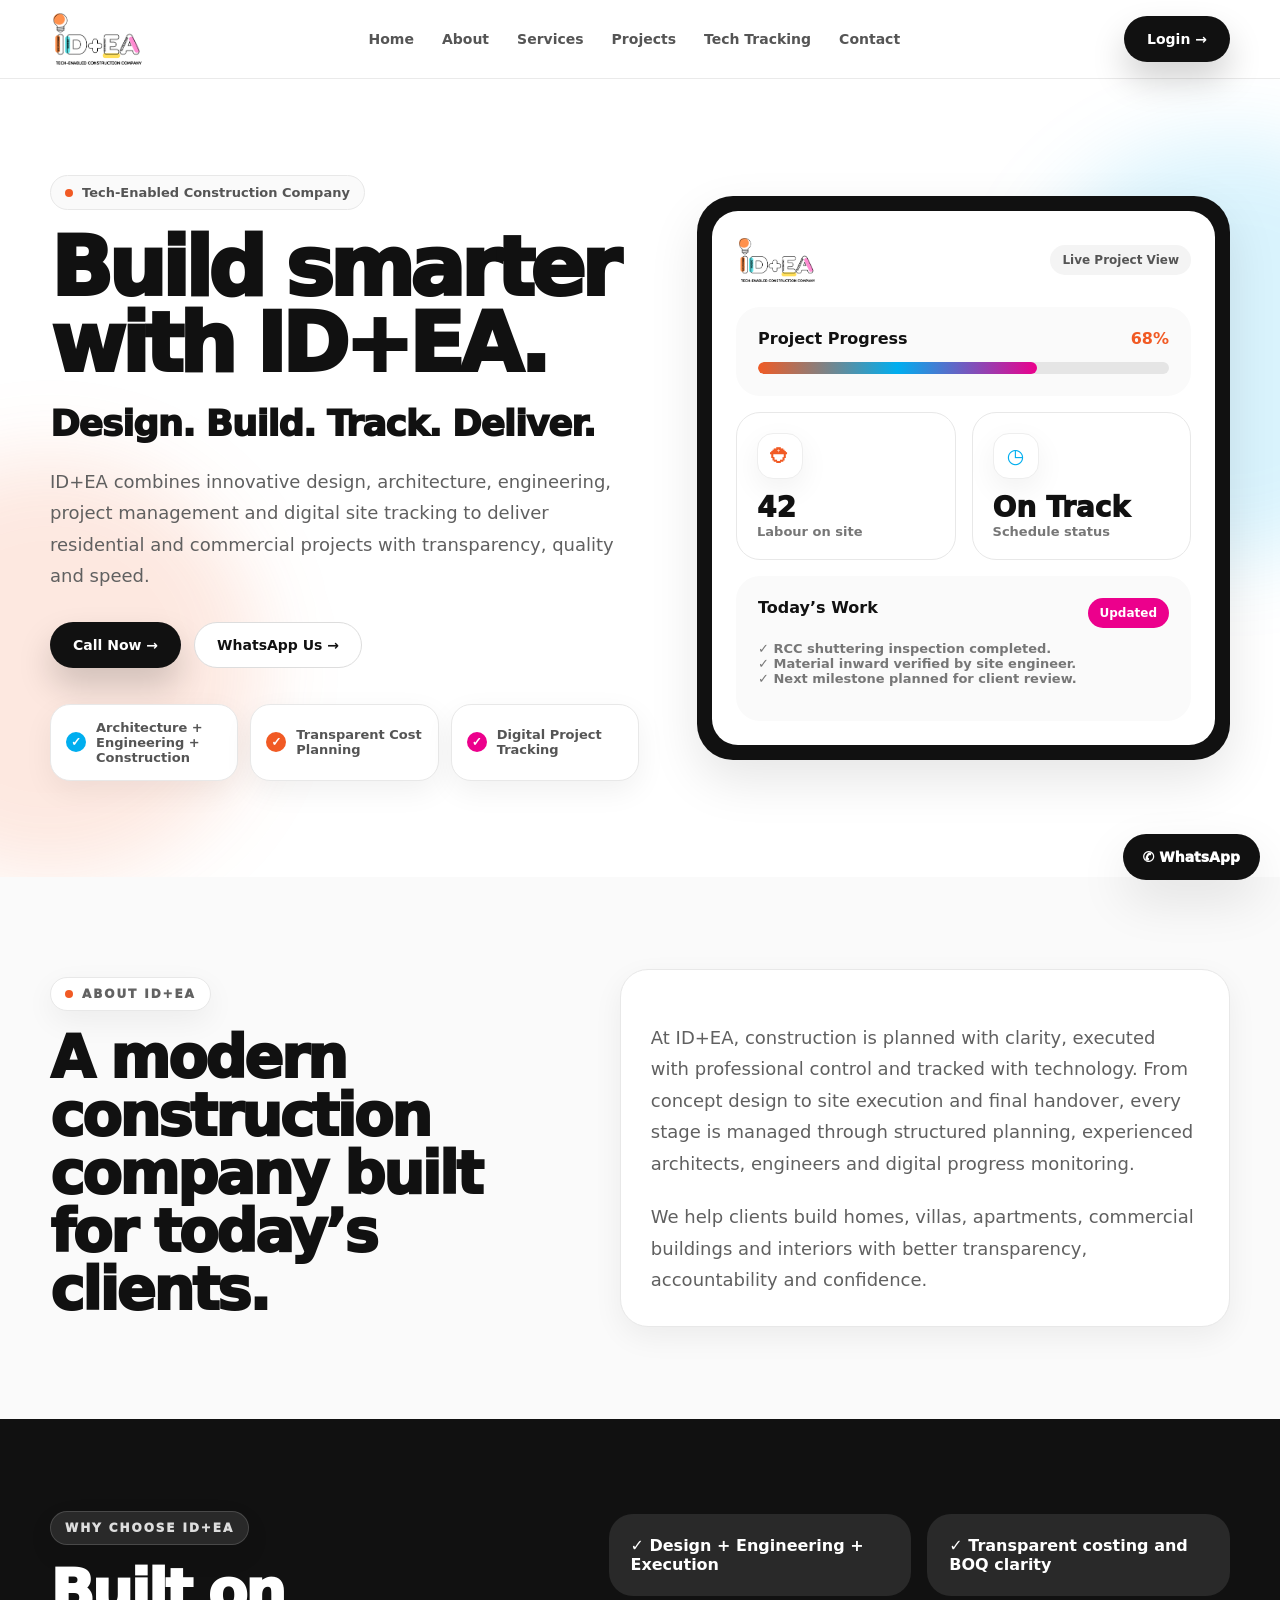
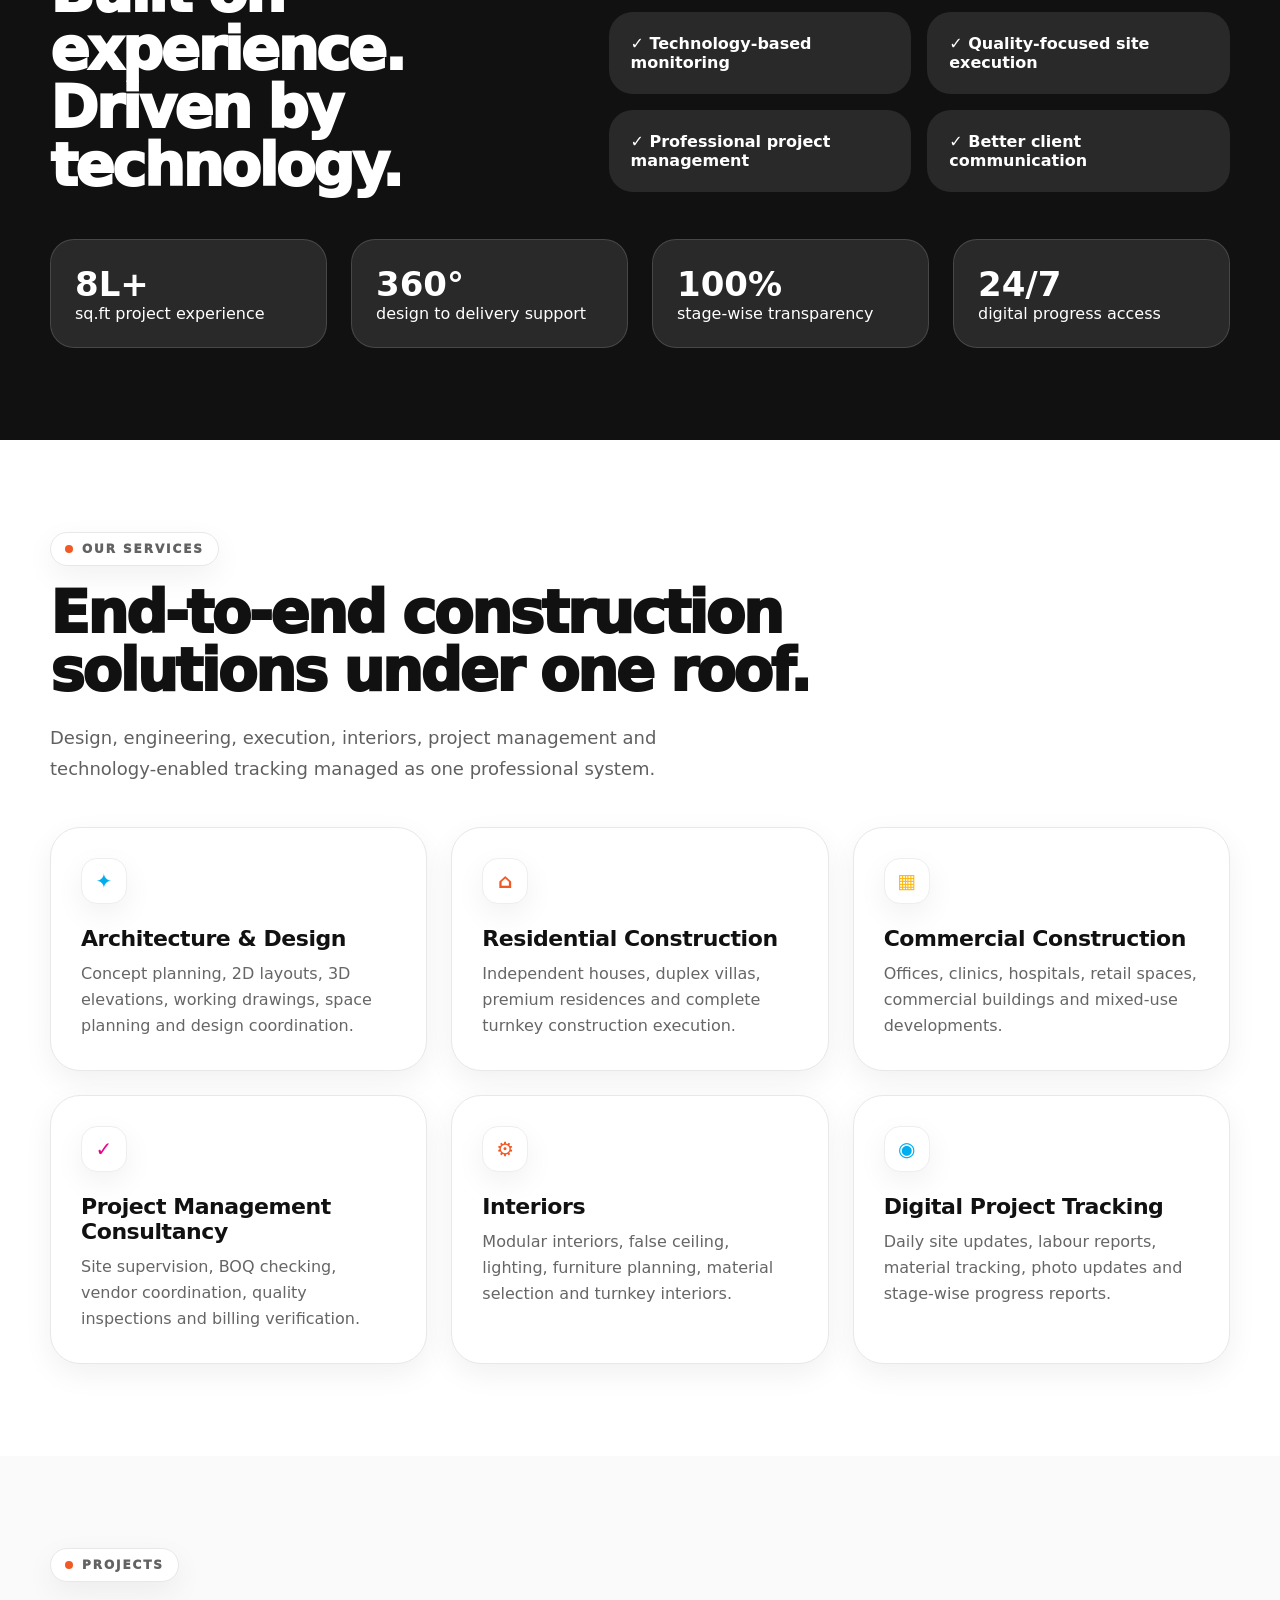
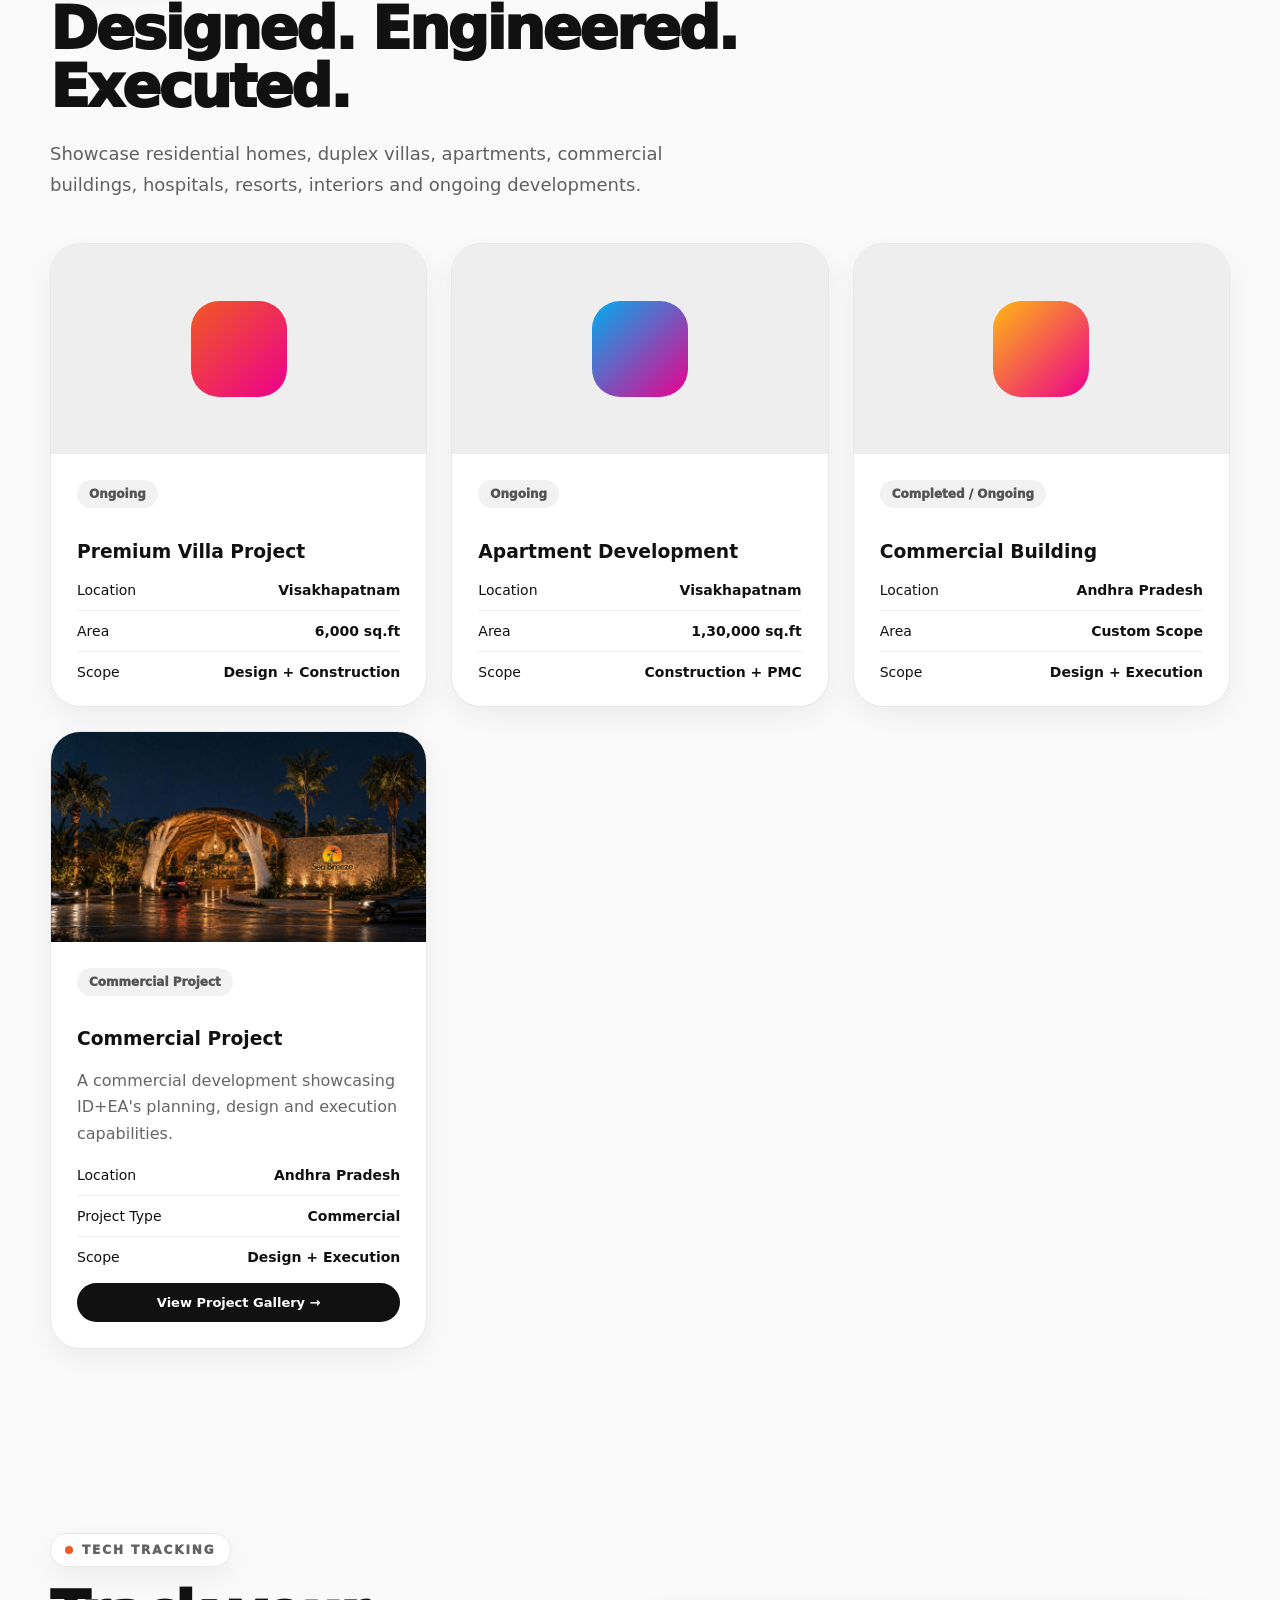
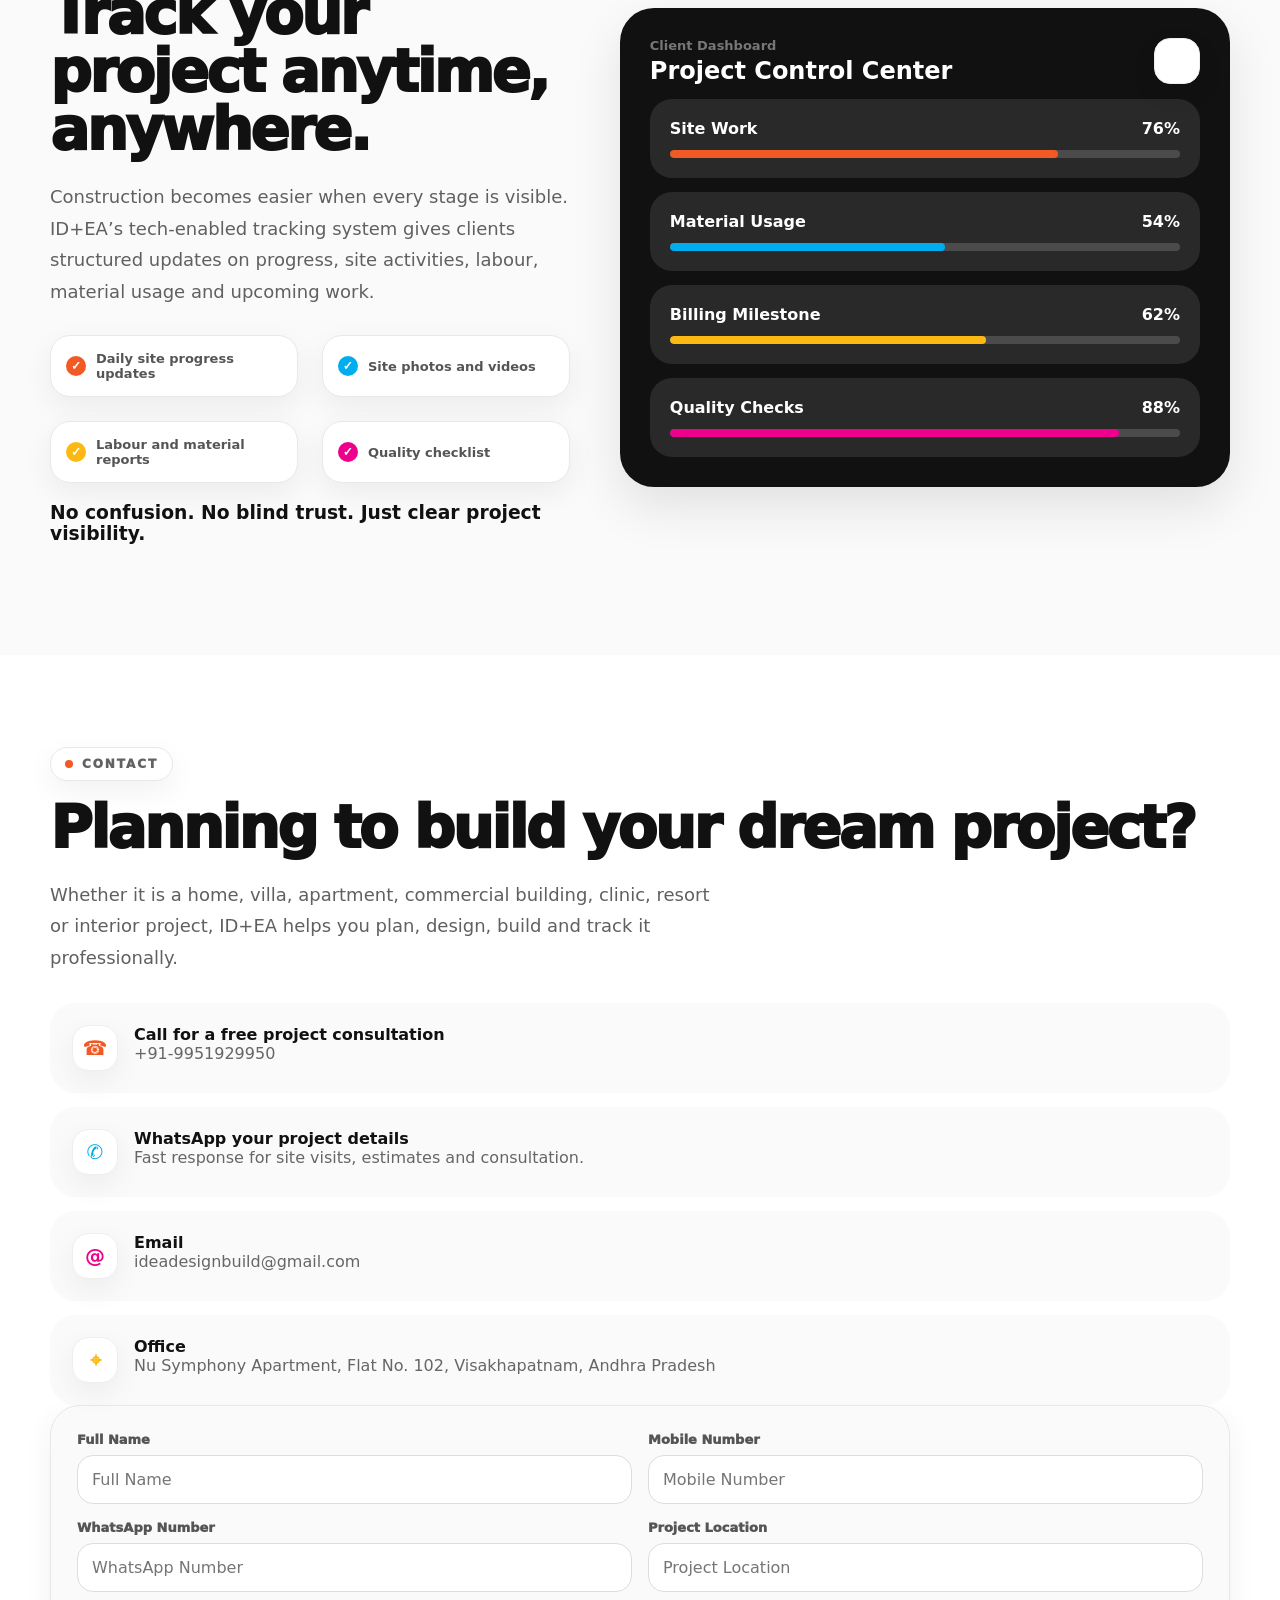
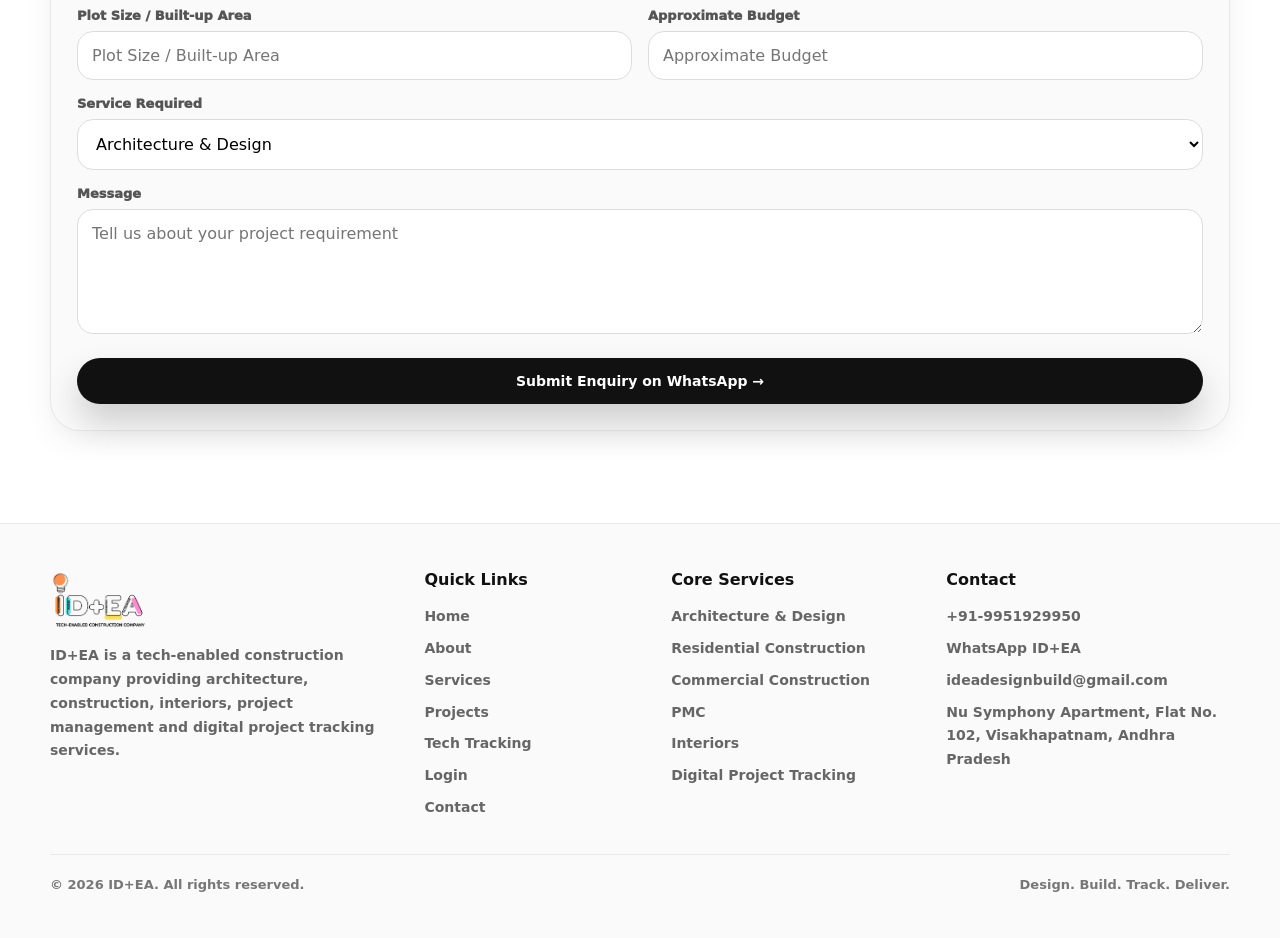
==== commit b965436c: "Add files via upload" ====
--- a/index.html
+++ b/index.html
@@ -26,7 +26,7 @@
 <a href="#tracking">Tech Tracking</a>
 <a href="#contact">Contact</a>
 </nav>
-<a class="btn darkbtn" href="tel:+919951929950">Call Now →</a>
+<a class="btn darkbtn" href="login.html">Login →</a>
 </div>
 </header>
 <!--	Main	-->
@@ -245,7 +245,7 @@
 <h2 class="section-title">Track your project anytime, anywhere.</h2>
 <p class="lead">Construction becomes easier when every stage is visible. ID+EA’s tech-enabled tracking system gives clients structured updates on progress, site activities, labour, material usage and upcoming work.</p>
 <div class="grid feature-grid">
-<a ;="" class="check btn lightbtn" href="reports.html"><span style="background:var(--orange)">✓</span>Daily site progress updates</a>
+<div class="check"><span style="background:var(--orange)">✓</span>Daily site progress updates</div>
 <div class="check"><span style="background:var(--cyan)">✓</span>Site photos and videos</div>
 <div class="check"><span style="background:var(--yellow)">✓</span>Labour and material reports</div>
 <div class="check"><span style="background:var(--pink)">✓</span>Quality checklist</div>
@@ -258,7 +258,7 @@
 <div class="small">Client Dashboard</div>
 <h2 style="margin:4px 0 0">Project Control Center</h2>
 </div>
-<a aria-label="Open client dashboard project access" class="iconbox client-access-link" href="client-access.html" title="Open client dashboard">↗️</a>
+<span aria-hidden="true" class="iconbox">↗️</span>
 </div>
 <div class="dash-row">
 <div class="between"><strong>Site Work</strong><strong>76%</strong></div>
@@ -352,7 +352,7 @@
 <a href="#services">Services</a>
 <a href="#projects">Projects</a>
 <a href="#tracking">Tech Tracking</a>
-<a href="reports.html">Reports</a>
+<a href="login.html">Login</a>
 <a href="#contact">Contact</a>
 </div>
 </div>
--- a/style.css
+++ b/style.css
@@ -174,7 +174,7 @@
 
 /* Client access page */
 
-.access-main{min-height:calc(100dvh - 78px);padding:64px 16px;display:grid;place-items:start center;background:radial-gradient(circle at 90% 5%,rgba(0,174,239,.10),transparent 32%),radial-gradient(circle at 0% 90%,rgba(241,90,36,.10),transparent 35%),#fafafa}.access-layout{width:min(920px,100%);display:grid;grid-template-columns:.93fr 1.07fr;gap:0;background:#fff;border:1px solid var(--line);border-radius:28px;box-shadow:var(--shadow);overflow:hidden}.access-intro{background:#111;color:#fff;padding:44px 38px;display:flex;flex-direction:column;justify-content:space-between;gap:30px}.access-kicker{font-size:12px;font-weight:900;letter-spacing:.15em;color:#fda575;text-transform:uppercase}.access-intro h1{font-size:clamp(30px,3.5vw,43px);line-height:1.08;letter-spacing:-.045em;margin:15px 0}.access-intro p{line-height:1.7;color:#ddd;font-size:14px}.access-stripes{display:flex;gap:8px}.access-stripes span{width:52px;height:7px;border-radius:99px}.access-form{padding:43px 40px}.access-form h2{font-size:26px;letter-spacing:-.03em;margin:0 0 8px}.access-form p{color:#666;line-height:1.6;font-size:14px;margin:0 0 25px}.field{display:block;margin-top:20px}.field span{display:block;font-size:13px;font-weight:800;color:#444;margin-bottom:9px}.field select,.field input{font-size:15px;width:100%;border:1px solid #dcdcdc;padding:14px 15px;border-radius:14px;background:white}.access-form .submit{width:100%;border:0;background:#111;color:#fff;border-radius:999px;padding:15px;font-weight:850;margin-top:24px;font-size:14px;cursor:pointer}.access-form .submit:disabled{opacity:.6;cursor:wait}.error{display:none;margin-top:16px;padding:12px 14px;background:#fff0ef;color:#9b2820;border:1px solid #ffc4be;border-radius:12px;font-size:13px}.error.visible{display:block}.hint{font-size:12px;color:#777;margin-top:15px;line-height:1.6}.demo-info{background:#fff8ef;border:1px solid #fce2c7;border-radius:14px;padding:12px;font-size:12px;color:#815024;margin-top:17px;line-height:1.6}.mobile-toggle{display:none}.mini-links{display:none}#accessCode{font-family:inherit;letter-spacing:.04em}@media(max-width:800px){.access-layout{grid-template-columns:1fr}.access-intro{padding:26px}.access-intro h1{font-size:31px;margin:9px 0}.access-intro p{margin-bottom:0}.access-form{padding:27px 24px}.access-main{padding:22px 12px 55px}}@media(max-width:980px){.site-nav{display:none}.mobile-toggle{display:inline-flex}.call-link{display:none}.mini-links:not([hidden]){display:flex;flex-direction:column;gap:0;padding:8px 18px 15px;border-top:1px solid #eee;background:white}.mini-links a{padding:10px 8px;font-size:14px;font-weight:700}}@media(min-width:981px){.mini-links{display:none!important}}
+.access-main{min-height:calc(100dvh - 78px);padding:64px 16px;display:grid;place-items:start center;background:radial-gradient(circle at 90% 5%,rgba(0,174,239,.10),transparent 32%),radial-gradient(circle at 0% 90%,rgba(241,90,36,.10),transparent 35%),#fafafa}.access-layout{width:min(920px,100%);display:grid;grid-template-columns:.93fr 1.07fr;gap:0;background:#fff;border:1px solid var(--line);border-radius:28px;box-shadow:var(--shadow);overflow:hidden}.access-intro{background:#111;color:#fff;padding:44px 38px;display:flex;flex-direction:column;justify-content:space-between;gap:30px}.access-kicker{font-size:12px;font-weight:900;letter-spacing:.15em;color:#fda575;text-transform:uppercase}.access-intro h1{font-size:clamp(30px,3.5vw,43px);line-height:1.08;letter-spacing:-.045em;margin:15px 0}.access-intro p{line-height:1.7;color:#ddd;font-size:14px}.access-stripes{display:flex;gap:8px}.access-stripes span{width:52px;height:7px;border-radius:99px}.access-form{padding:43px 40px}.access-form h2{font-size:26px;letter-spacing:-.03em;margin:0 0 8px}.access-form p{color:#666;line-height:1.6;font-size:14px;margin:0 0 25px}.field{display:block;margin-top:20px}.field span{display:block;font-size:13px;font-weight:800;color:#444;margin-bottom:9px}.field select,.field input{font-size:15px;width:100%;border:1px solid #dcdcdc;padding:14px 15px;border-radius:14px;background:white}.access-form .submit{width:100%;border:0;background:#111;color:#fff;border-radius:999px;padding:15px;font-weight:850;margin-top:24px;font-size:14px;cursor:pointer}.access-form .submit:disabled{opacity:.6;cursor:wait}.error{display:none;margin-top:16px;padding:12px 14px;background:#fff0ef;color:#9b2820;border:1px solid #ffc4be;border-radius:12px;font-size:13px}.error.visible{display:block}.hint{font-size:12px;color:#777;margin-top:15px;line-height:1.6}.demo-info{background:#fff8ef;border:1px solid #fce2c7;border-radius:14px;padding:12px;font-size:12px;color:#815024;margin-top:17px;line-height:1.6}.mobile-toggle{display:none}.mini-links{display:none}#accessCode{font-family:inherit;letter-spacing:.04em}@media(max-width:800px){.access-layout{grid-template-columns:1fr}.access-intro{padding:26px}.access-intro h1{font-size:31px;margin:9px 0}.access-intro p{margin-bottom:0}.access-form{padding:27px 24px}.access-main{padding:22px 12px 55px}}@media(max-width:980px){.site-nav{display:none}.mobile-toggle{display:inline-flex}.mini-links:not([hidden]){display:flex;flex-direction:column;gap:0;padding:8px 18px 15px;border-top:1px solid #eee;background:white}.mini-links a{padding:10px 8px;font-size:14px;font-weight:700}}@media(min-width:981px){.mini-links{display:none!important}}
 
 
 /* Shared responsive header on client pages */
@@ -184,5 +184,7 @@
 .mini-links a,.website-mobile-links a{display:block;padding:10px 8px;font-size:14px;font-weight:700}
 .client-access-link{color:var(--yellow);text-decoration:none;cursor:pointer;transition:transform .2s,background .2s}
 .client-access-link:hover,.client-access-link:focus-visible{transform:translateY(-2px);background:rgba(255,255,255,.18);outline:2px solid var(--yellow);outline-offset:3px}
-@media(max-width:980px){.site-nav{display:none}.mobile-toggle{display:inline-flex}.call-link{display:none}}
+@media(max-width:980px){.site-nav{display:none}.mobile-toggle{display:inline-flex}}
+.login-page header .nav{position:relative}
+@media(min-width:981px){.login-page header .site-nav{position:absolute;left:50%;transform:translateX(-50%)}}
 @media(min-width:981px){.mini-links,.website-mobile-links{display:none!important}}
